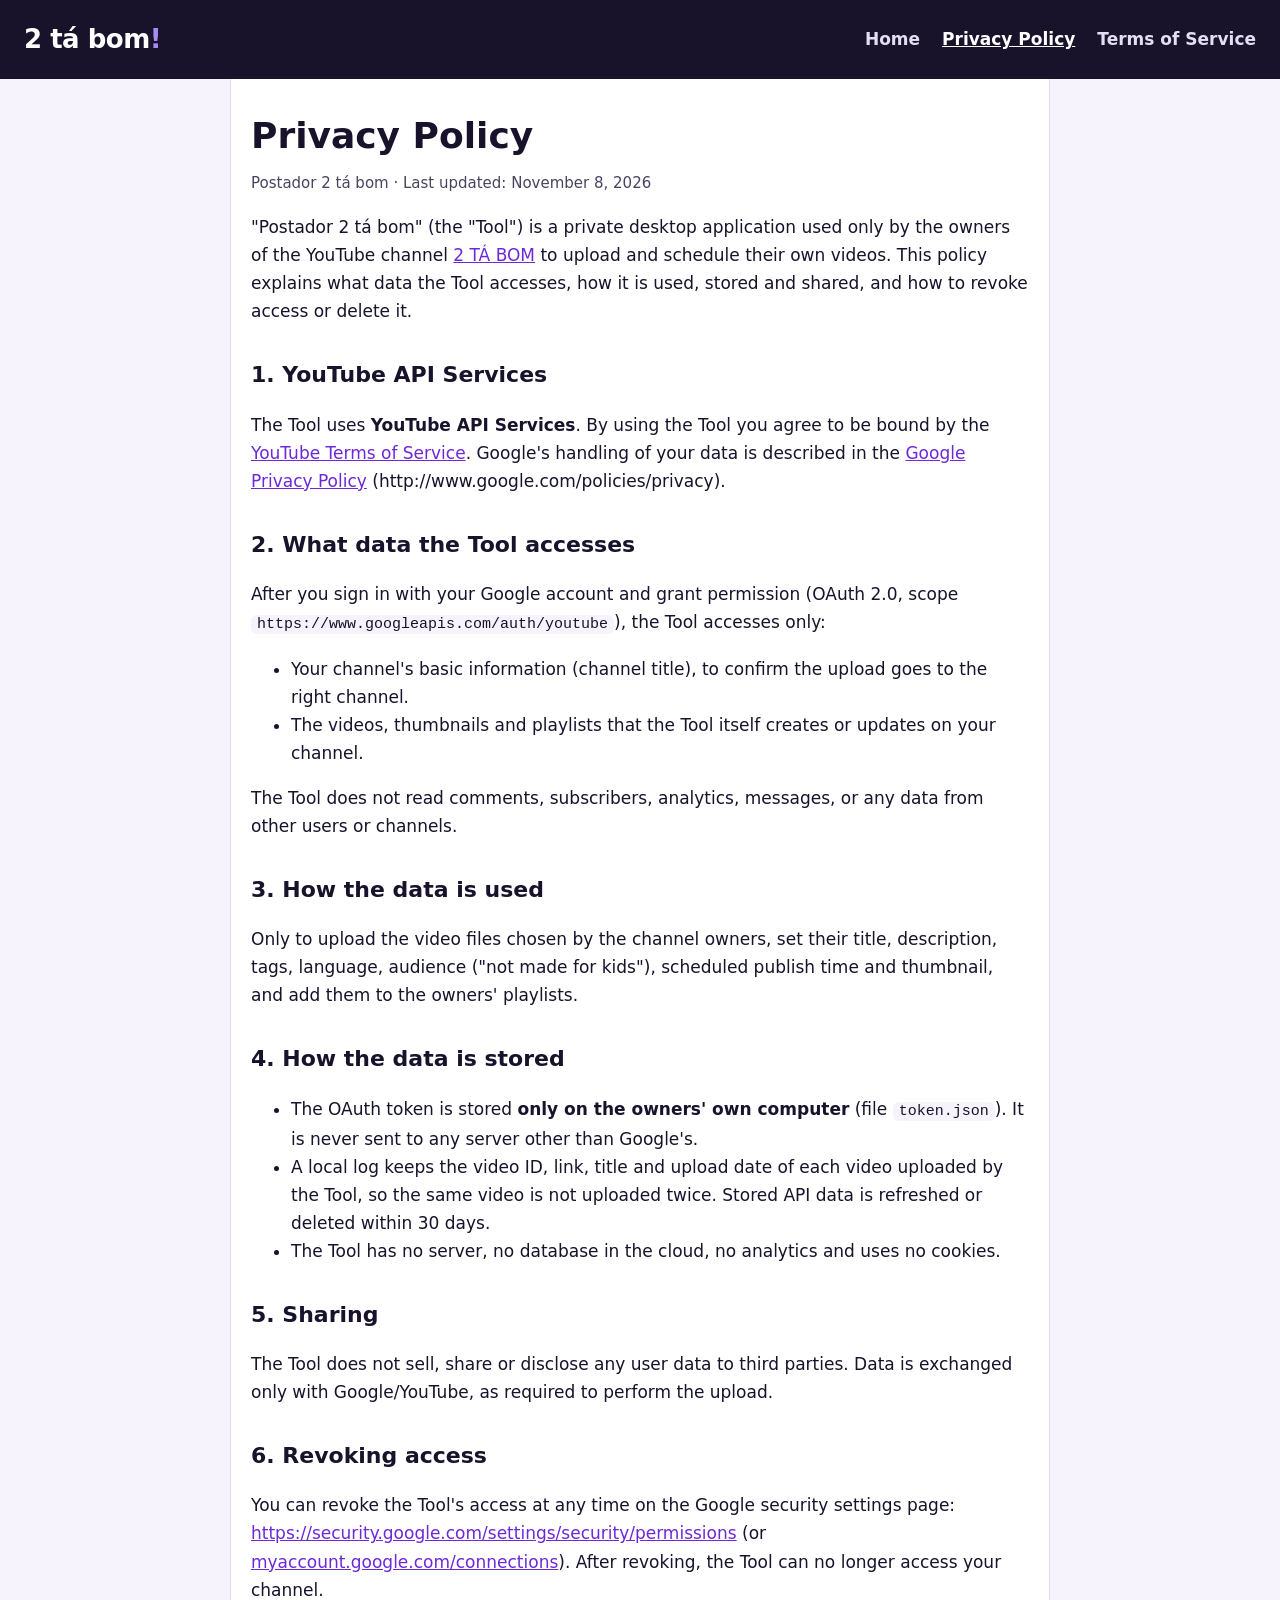
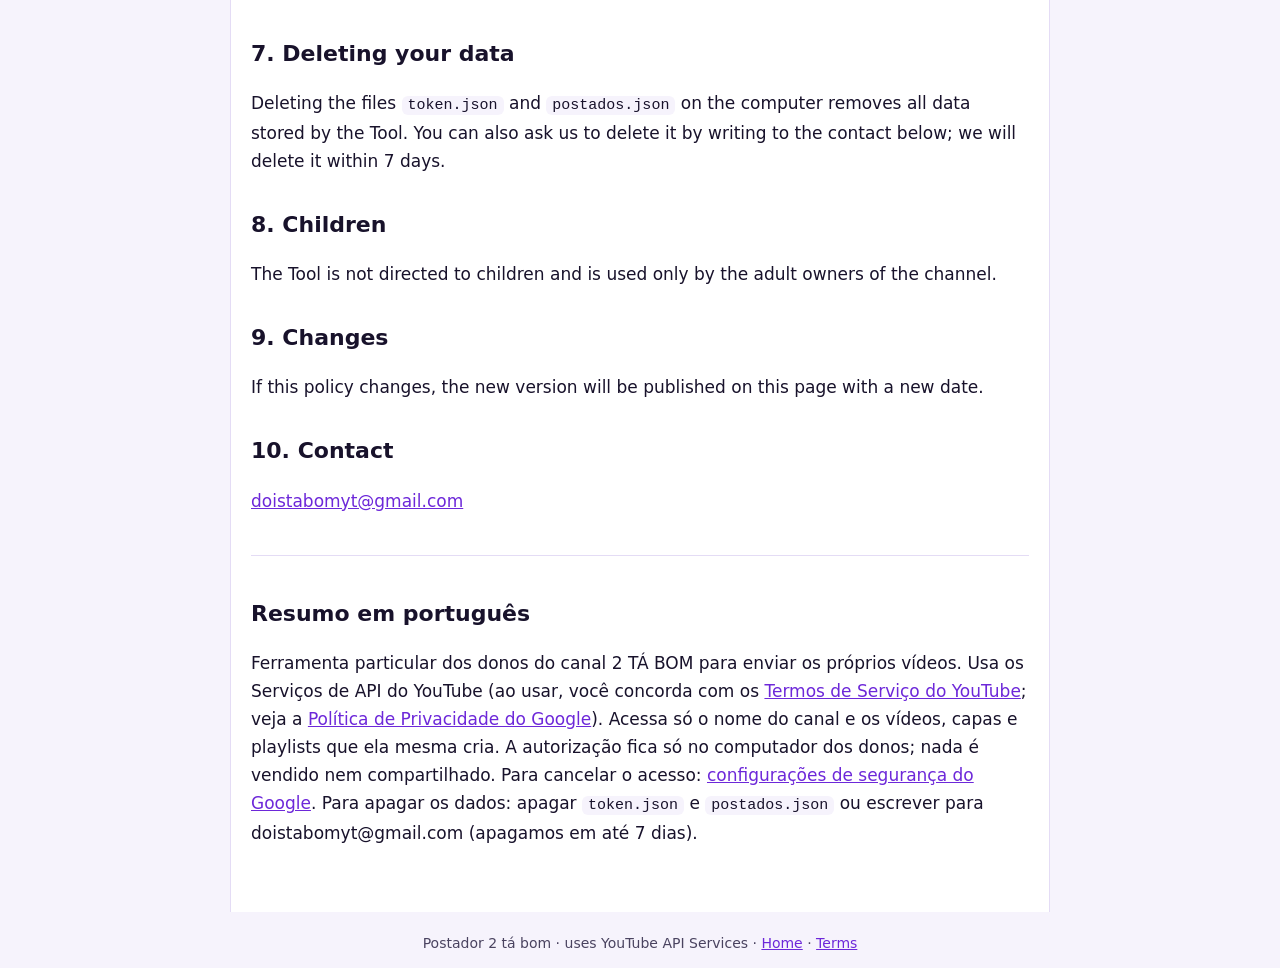
==== privacy.html @ 69f06c9a "Add files via upload" ====
<!doctype html>
<html lang="en">
<head>
<meta charset="utf-8">
<meta name="viewport" content="width=device-width, initial-scale=1">
<title>Privacy Policy · Postador 2 tá bom</title>
<link rel="stylesheet" href="estilo.css">
</head>
<body>
<header>
  <div class="marca">2 tá bom<span>!</span></div>
  <nav><a href="index.html">Home</a><a href="privacy.html" aria-current="page">Privacy Policy</a><a href="terms.html">Terms of Service</a></nav>
</header>
<main>
  <h1>Privacy Policy</h1>
  <p class="data">Postador 2 tá bom · Last updated: November 8, 2026</p>

  <p>"Postador 2 tá bom" (the "Tool") is a private desktop application used only by the owners of the YouTube channel
  <a href="https://www.youtube.com/@2tabom">2 TÁ BOM</a> to upload and schedule their own videos.
  This policy explains what data the Tool accesses, how it is used, stored and shared, and how to revoke access or
  delete it.</p>

  <h2>1. YouTube API Services</h2>
  <p>The Tool uses <strong>YouTube API Services</strong>. By using the Tool you agree to be bound by the
  <a href="https://www.youtube.com/t/terms">YouTube Terms of Service</a>. Google's handling of your data is described in the
  <a href="https://policies.google.com/privacy">Google Privacy Policy</a> (http://www.google.com/policies/privacy).</p>

  <h2>2. What data the Tool accesses</h2>
  <p>After you sign in with your Google account and grant permission (OAuth 2.0, scope
  <code>https://www.googleapis.com/auth/youtube</code>), the Tool accesses only:</p>
  <ul>
    <li>Your channel's basic information (channel title), to confirm the upload goes to the right channel.</li>
    <li>The videos, thumbnails and playlists that the Tool itself creates or updates on your channel.</li>
  </ul>
  <p>The Tool does not read comments, subscribers, analytics, messages, or any data from other users or channels.</p>

  <h2>3. How the data is used</h2>
  <p>Only to upload the video files chosen by the channel owners, set their title, description, tags, language,
  audience ("not made for kids"), scheduled publish time and thumbnail, and add them to the owners' playlists.</p>

  <h2>4. How the data is stored</h2>
  <ul>
    <li>The OAuth token is stored <strong>only on the owners' own computer</strong> (file <code>token.json</code>). It is
      never sent to any server other than Google's.</li>
    <li>A local log keeps the video ID, link, title and upload date of each video uploaded by the Tool, so the same video is
      not uploaded twice. Stored API data is refreshed or deleted within 30 days.</li>
    <li>The Tool has no server, no database in the cloud, no analytics and uses no cookies.</li>
  </ul>

  <h2>5. Sharing</h2>
  <p>The Tool does not sell, share or disclose any user data to third parties. Data is exchanged only with Google/YouTube,
  as required to perform the upload.</p>

  <h2>6. Revoking access</h2>
  <p>You can revoke the Tool's access at any time on the Google security settings page:
  <a href="https://security.google.com/settings/security/permissions">https://security.google.com/settings/security/permissions</a>
  (or <a href="https://myaccount.google.com/connections">myaccount.google.com/connections</a>). After revoking, the Tool
  can no longer access your channel.</p>

  <h2>7. Deleting your data</h2>
  <p>Deleting the files <code>token.json</code> and <code>postados.json</code> on the computer removes all data stored by
  the Tool. You can also ask us to delete it by writing to the contact below; we will delete it within 7 days.</p>

  <h2>8. Children</h2>
  <p>The Tool is not directed to children and is used only by the adult owners of the channel.</p>

  <h2>9. Changes</h2>
  <p>If this policy changes, the new version will be published on this page with a new date.</p>

  <h2>10. Contact</h2>
  <p><a href="mailto:doistabomyt@gmail.com">doistabomyt@gmail.com</a></p>

  <hr>
  <h2 lang="pt-BR">Resumo em português</h2>
  <p lang="pt-BR">Ferramenta particular dos donos do canal 2 TÁ BOM para enviar os próprios vídeos. Usa os Serviços de API
  do YouTube (ao usar, você concorda com os <a href="https://www.youtube.com/t/terms">Termos de Serviço do YouTube</a>;
  veja a <a href="https://policies.google.com/privacy">Política de Privacidade do Google</a>). Acessa só o nome do canal e
  os vídeos, capas e playlists que ela mesma cria. A autorização fica só no computador dos donos; nada é vendido nem
  compartilhado. Para cancelar o acesso:
  <a href="https://security.google.com/settings/security/permissions">configurações de segurança do Google</a>.
  Para apagar os dados: apagar <code>token.json</code> e <code>postados.json</code> ou escrever para
  doistabomyt@gmail.com (apagamos em até 7 dias).</p>
</main>
<footer>Postador 2 tá bom · uses YouTube API Services · <a href="index.html">Home</a> · <a href="terms.html">Terms</a></footer>
</body>
</html>
---- estilo.css ----
:root{--tinta:#18122B;--tinta2:#4A4360;--violeta:#6D28D9;--fundo:#F6F3FC;--linha:#E4DCF5}
*{box-sizing:border-box}
body{margin:0;background:var(--fundo);color:var(--tinta);font:17px/1.65 system-ui,-apple-system,"Segoe UI",Roboto,sans-serif}
header{background:var(--tinta);color:#fff;padding:18px 24px;display:flex;flex-wrap:wrap;gap:12px 28px;align-items:center;justify-content:space-between}
.marca{font-weight:800;font-size:26px;letter-spacing:-.5px}.marca span{color:#A78BFA}
nav{display:flex;flex-wrap:wrap;gap:6px 22px}nav a{color:#E4DEF3;text-decoration:none;font-weight:600}nav a[aria-current]{color:#fff;text-decoration:underline}
main{max-width:820px;margin:0 auto;padding:36px 20px 48px;background:#fff;border-left:1px solid var(--linha);border-right:1px solid var(--linha)}
h1{font-size:36px;line-height:1.15;margin:0 0 12px}h2{font-size:22px;margin:32px 0 8px}
a{color:var(--violeta)}code{background:var(--fundo);padding:1px 6px;border-radius:6px;font-size:15px}
.destaque{font-size:19px;color:var(--tinta2)}.data{color:var(--tinta2);font-size:15px}
hr{border:none;border-top:1px solid var(--linha);margin:40px 0}
footer{text-align:center;color:var(--tinta2);font-size:14px;padding:20px}
table{border-collapse:collapse;width:100%}td,th{border:1px solid var(--linha);padding:8px 10px;text-align:left;vertical-align:top}
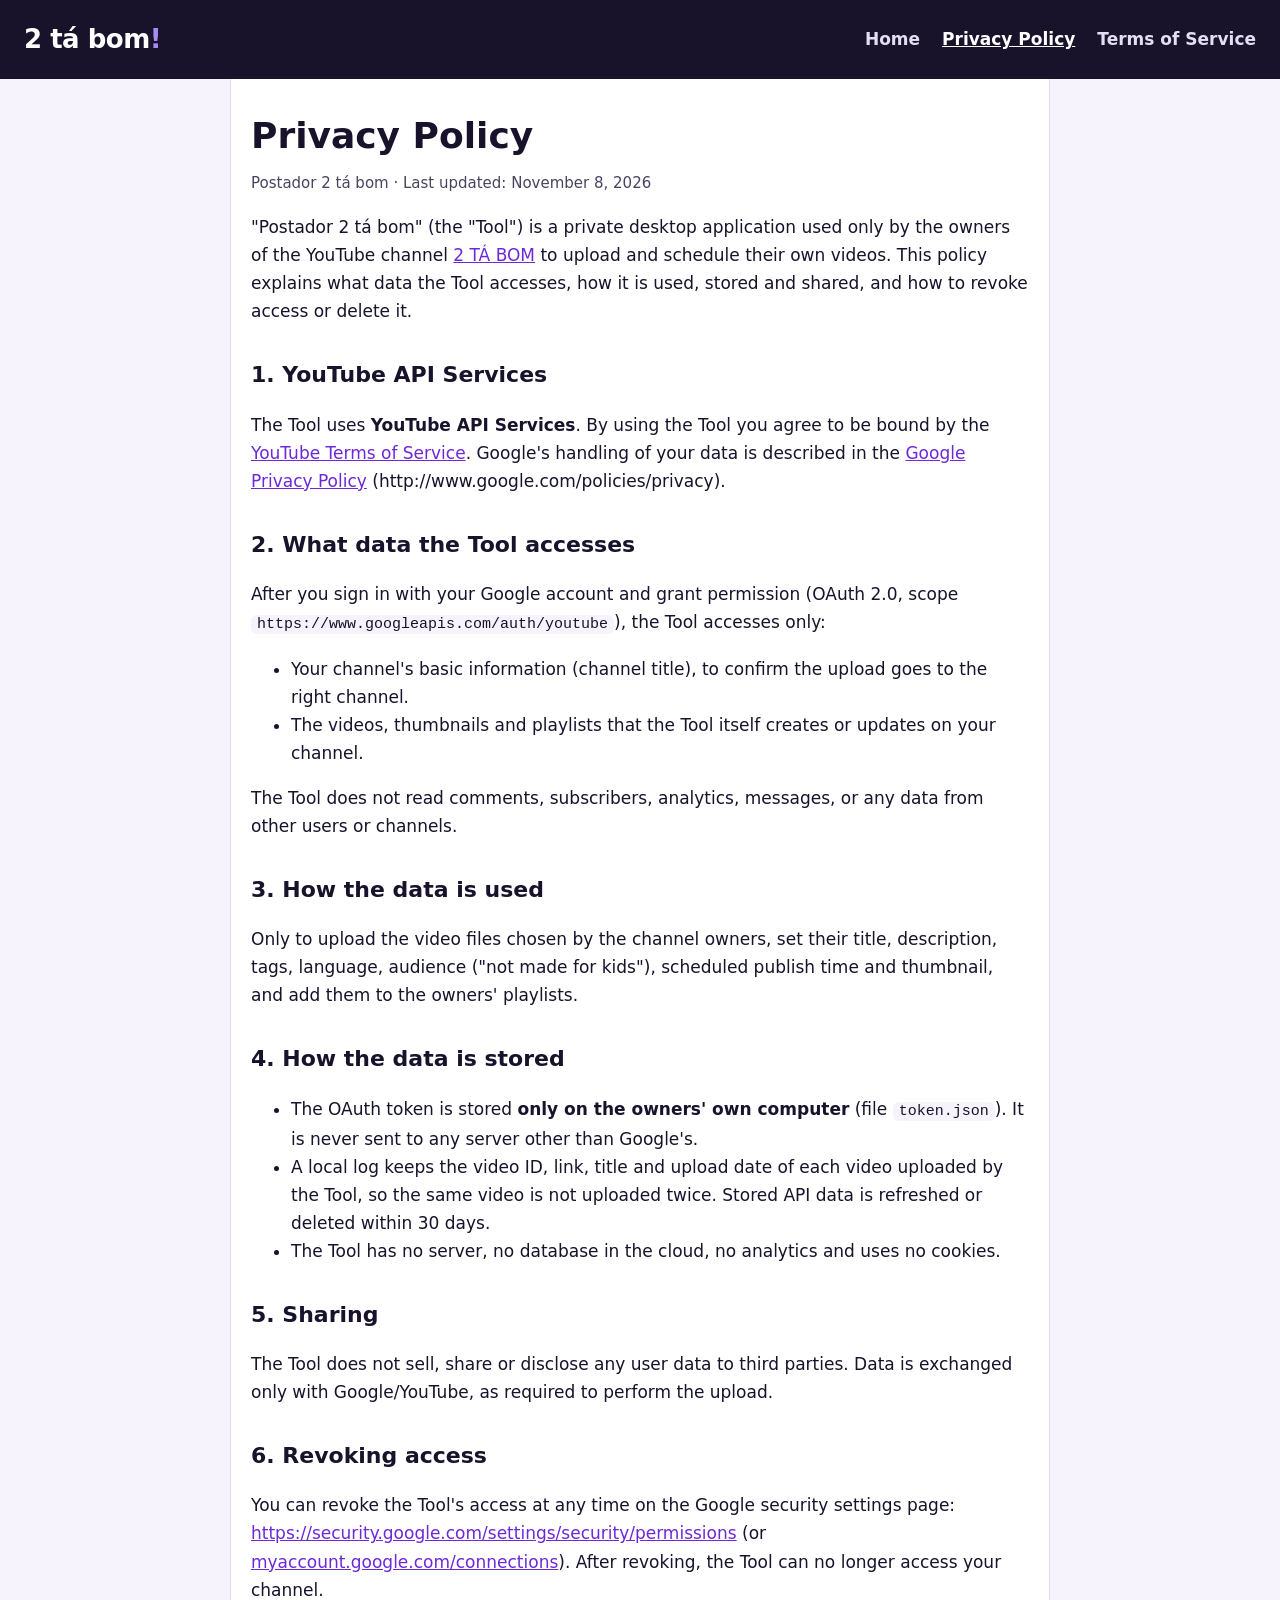
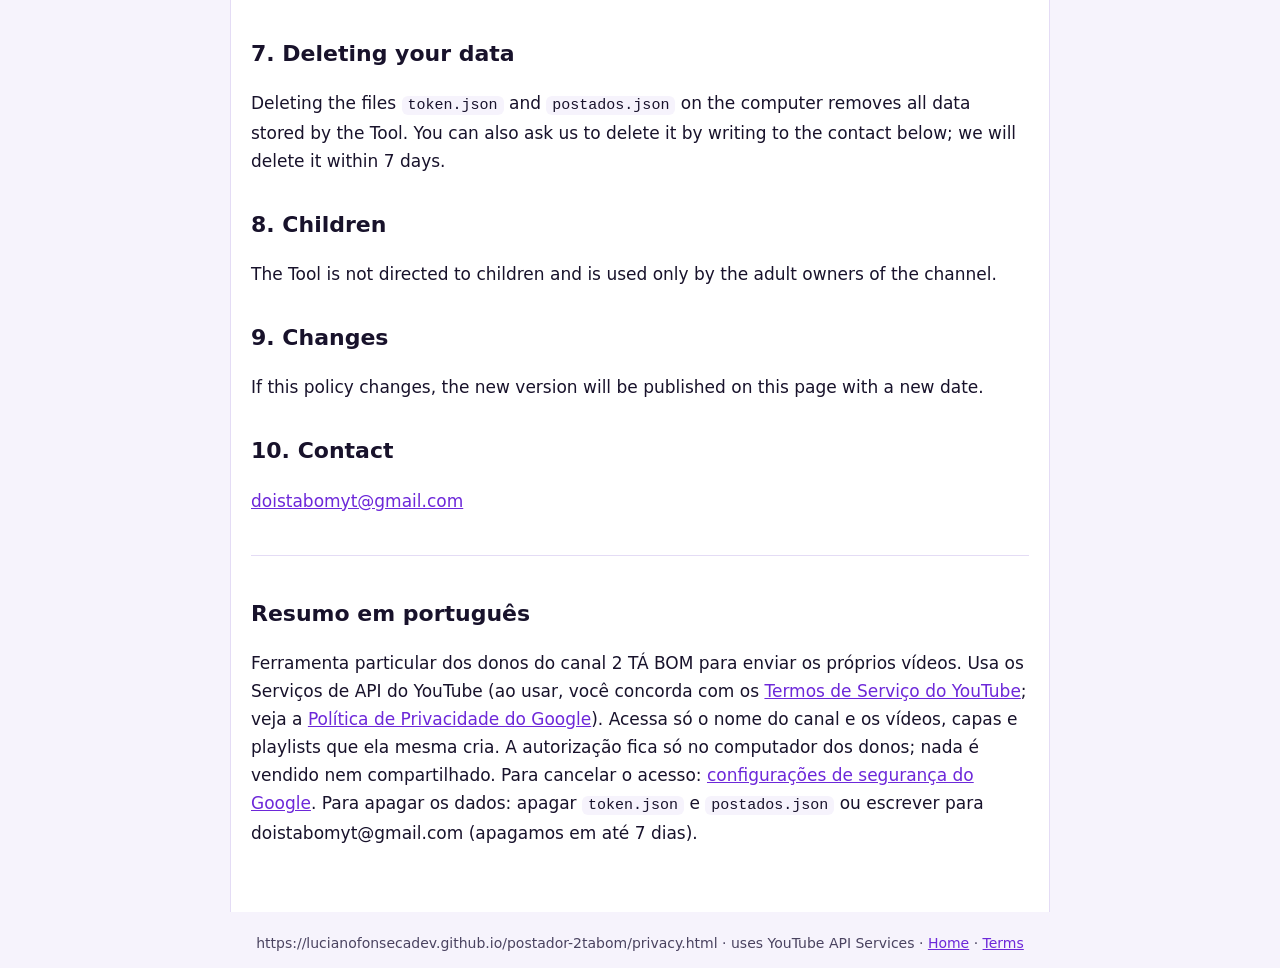
==== commit 3cfc89c2: "Add files via upload" ====
--- a/privacy.html
+++ b/privacy.html
@@ -1,7 +1,8 @@
 <!doctype html>
-<html lang="en">
+<html lang="en" translate="no">
 <head>
 <meta charset="utf-8">
+<meta name="google" content="notranslate">
 <meta name="viewport" content="width=device-width, initial-scale=1">
 <title>Privacy Policy · Postador 2 tá bom</title>
 <link rel="stylesheet" href="estilo.css">
@@ -81,6 +82,6 @@
   Para apagar os dados: apagar <code>token.json</code> e <code>postados.json</code> ou escrever para
   doistabomyt@gmail.com (apagamos em até 7 dias).</p>
 </main>
-<footer>Postador 2 tá bom · uses YouTube API Services · <a href="index.html">Home</a> · <a href="terms.html">Terms</a></footer>
+<footer>https://lucianofonsecadev.github.io/postador-2tabom/privacy.html · uses YouTube API Services · <a href="index.html">Home</a> · <a href="terms.html">Terms</a></footer>
 </body>
 </html>
